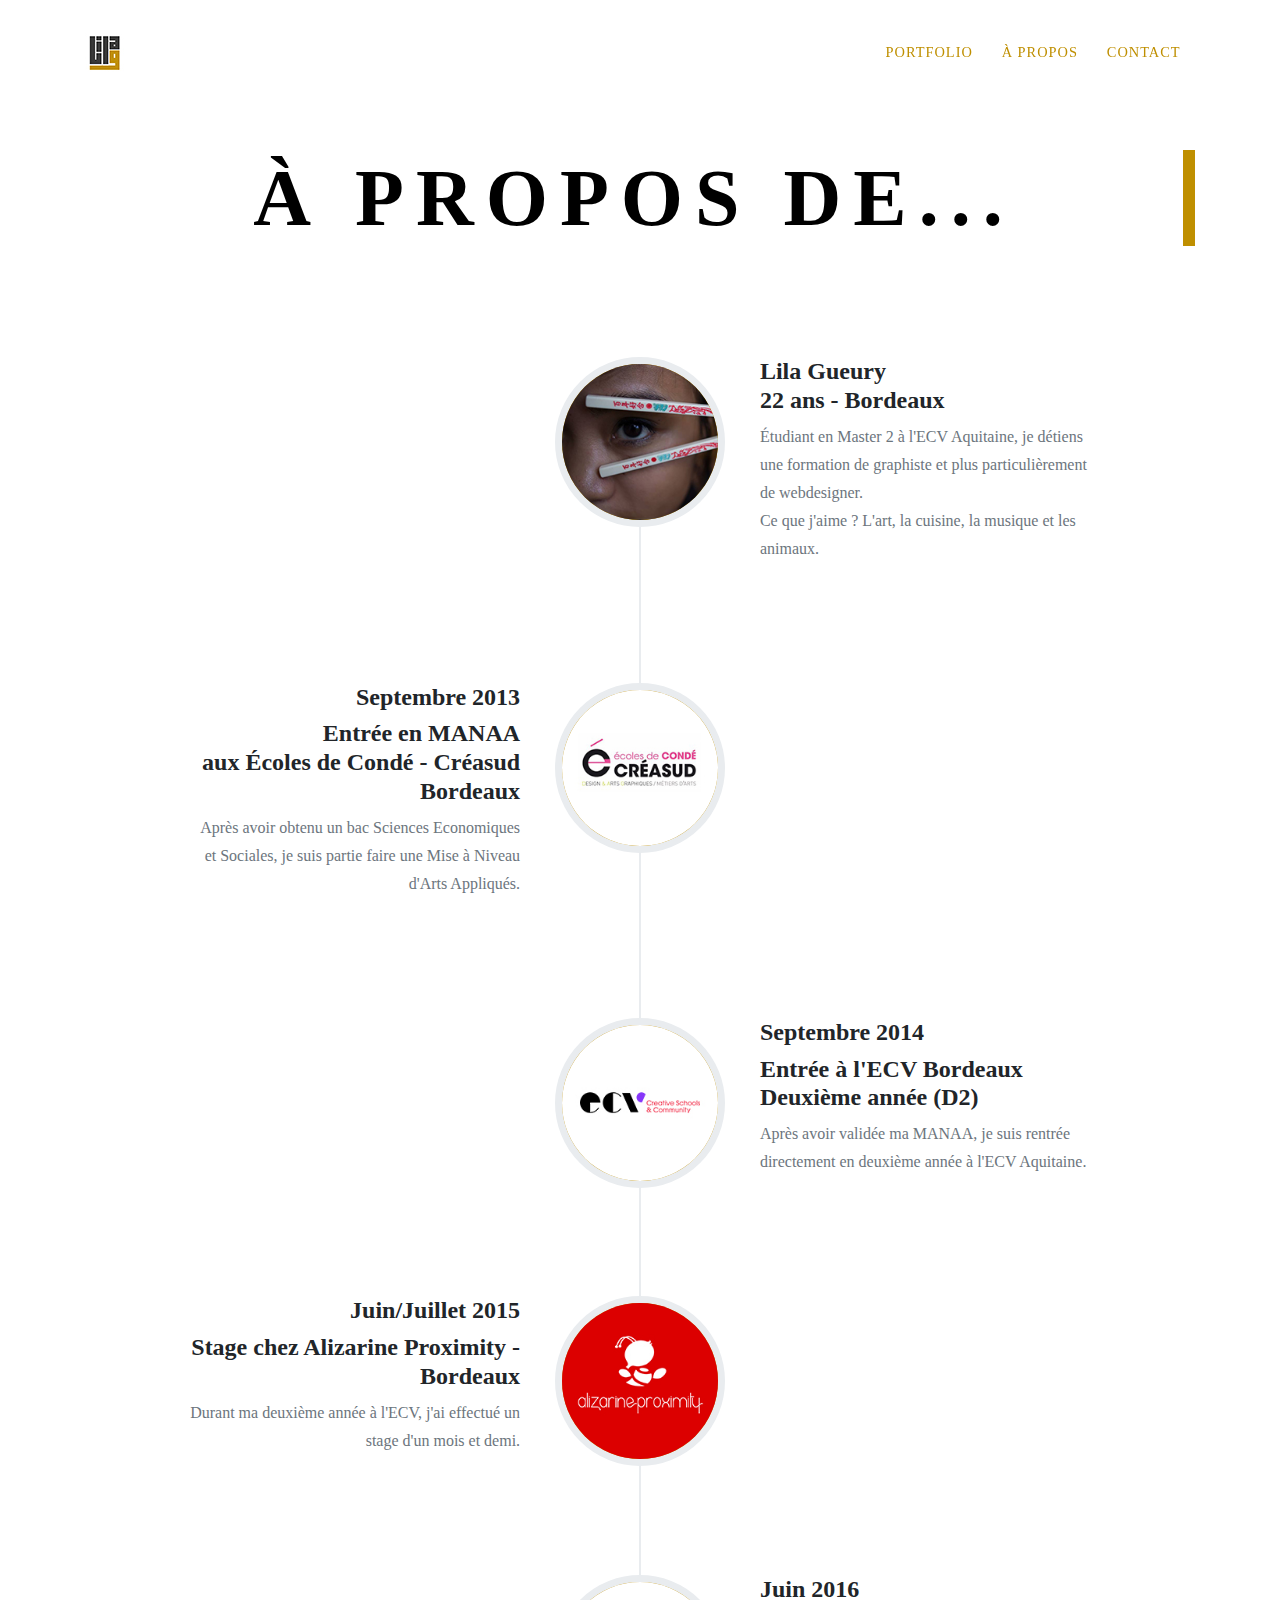
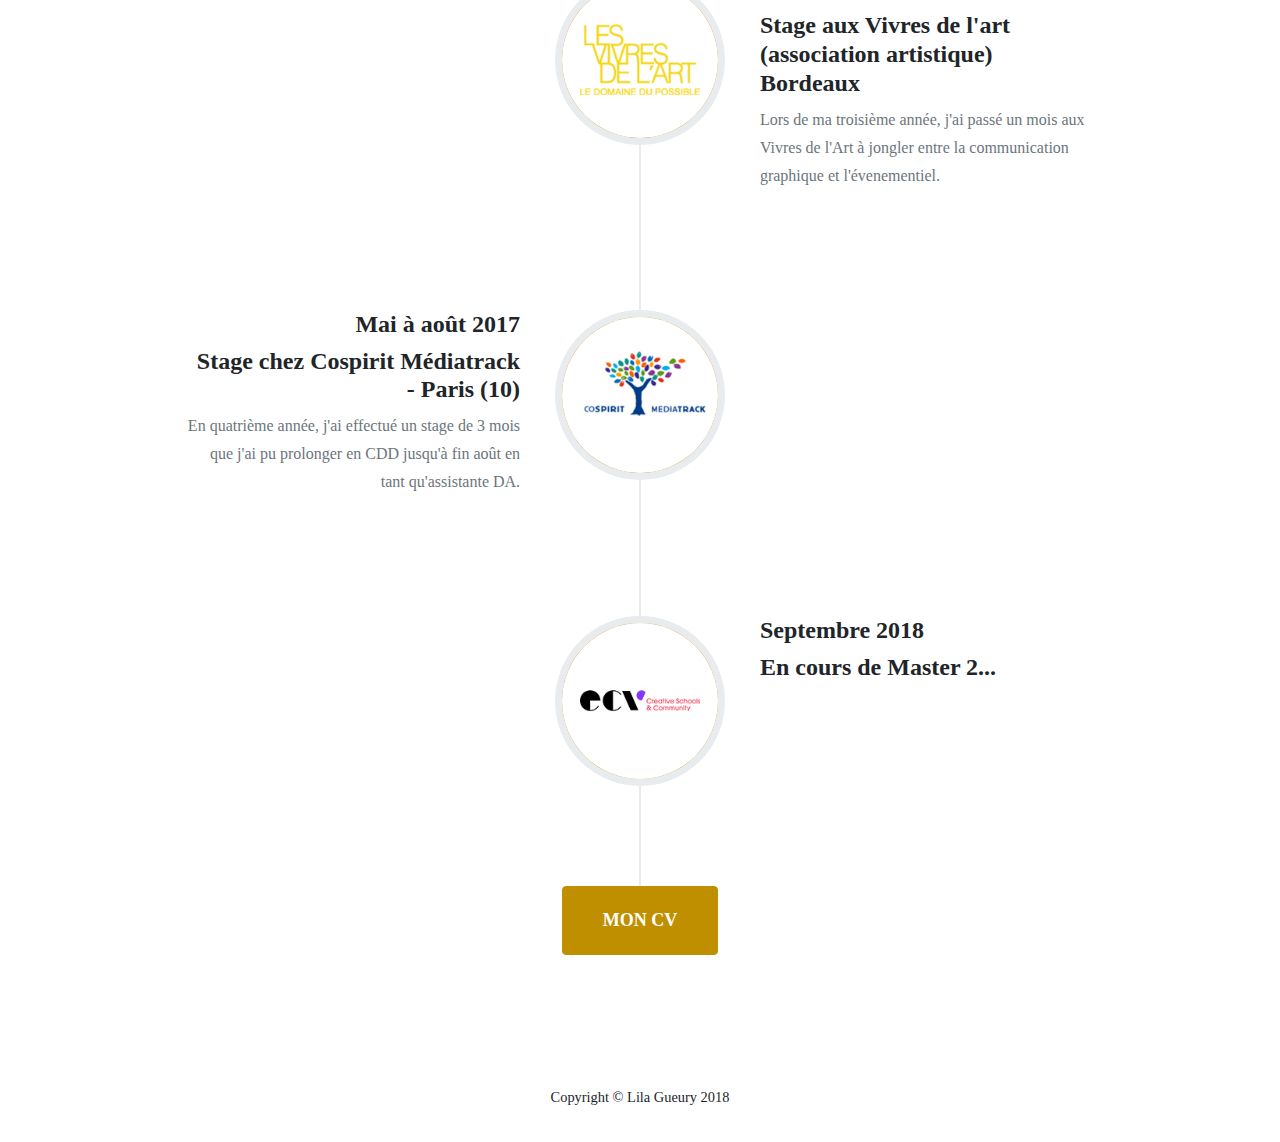
==== about.html @ fee43dcb "commit" ====
<!DOCTYPE html>
<html lang="en">

<head>

  <meta charset="utf-8">
  <meta name="viewport" content="width=device-width, initial-scale=1, shrink-to-fit=no">
  <meta name="description" content="">
  <meta name="author" content="">

  <title>Lila Gueury - Book</title>

  <!-- Bootstrap core CSS -->
  <link href="vendor/bootstrap/css/bootstrap.min.css" rel="stylesheet">

  <!-- Custom fonts for this template -->
  <link href="vendor/font-awesome/css/font-awesome.min.css" rel="stylesheet" type="text/css">
  <link href="https://fonts.googleapis.com/css?family=Montserrat:400,700" rel="stylesheet" type="text/css">
  <link href='https://fonts.googleapis.com/css?family=Kaushan+Script' rel='stylesheet' type='text/css'>
  <link href='https://fonts.googleapis.com/css?family=Droid+Serif:400,700,400italic,700italic' rel='stylesheet' type='text/css'>
  <link href='https://fonts.googleapis.com/css?family=Roboto+Slab:400,100,300,700' rel='stylesheet' type='text/css'>

  <!-- Custom styles for this template -->
  <link href="css/agency.css" rel="stylesheet">
  <link href="css/main.css" rel="stylesheet">
  <link href="css/font.css" rel="stylesheet">
  <link href="css/anim-typo.css" rel="stylesheet">

</head>

<body id="page-top">

  <!-- Navigation -->
  <nav class="navbar navbar-expand-lg navbar-dark fixed-top" id="mainNav">
    <div class="container">
      <a class="navbar-brand js-scroll-trigger" href="index.html">
        <img src="img/Logo.jpg" alt="mon logo" />
      </a>
      <button class="navbar-toggler navbar-toggler-right" type="button" data-toggle="collapse" data-target="#navbarResponsive"
        aria-controls="navbarResponsive" aria-expanded="false" aria-label="Toggle navigation">
        Menu
        <i class="fa fa-bars"></i>
      </button>
      <div class="collapse navbar-collapse" id="navbarResponsive">
        <ul class="navbar-nav text-uppercase ml-auto">
          <li class="nav-item">
            <a class="nav-link js-scroll-trigger" href="index.html">Portfolio</a>
          </li>
          <li class="nav-item">
            <a class="nav-link js-scroll-trigger" href="about.html">À propos</a>
          </li>
          <li class="nav-item">
            <a class="nav-link js-scroll-trigger" href="contact.html">Contact</a>
          </li>
        </ul>
      </div>
    </div>
  </nav>



  <!-- About -->
  <section id="about">
    <div class="container">
      <div class="row">
        <div class="col-lg-12 text-center">
          <h2 class="section-heading text-uppercase typewriter2">À PROPOS DE...</h2>
        </div>
      </div>
      <div class="row">
        <div class="col-lg-12">
          <ul class="timeline">
            <li class="timeline-inverted">
              <div class="timeline-image">
                <img class="rounded-circle img-fluid" src="img/about/lila.jpg" alt="">
              </div>
              <div class="timeline-panel">
                <div class="timeline-heading">
                  <h4>Lila Gueury
                    <br>22 ans - Bordeaux</h4>
                </div>
                <div class="timeline-body">
                  <p class="text-muted">Étudiant en Master 2 à l'ECV Aquitaine, je détiens une formation de graphiste et plus particulièrement
                    de webdesigner.
                    <br>Ce que j'aime ? L'art, la cuisine, la musique et les animaux.</p>
                </div>
              </div>
            </li>
            <li>
              <div class="timeline-image">
                <img class="rounded-circle img-fluid" src="img/about/1.jpg" alt="">
              </div>
              <div class="timeline-panel">
                <div class="timeline-heading">
                  <h4>Septembre 2013</h4>
                  <h4 class="subheading">Entrée en MANAA
                    <br>aux Écoles de Condé - Créasud Bordeaux
                  </h4>
                </div>
                <div class="timeline-body">
                  <p class="text-muted">Après avoir obtenu un bac Sciences Economiques et Sociales, je suis partie faire une Mise à Niveau d'Arts
                    Appliqués.
                  </p>
                </div>
              </div>
            </li>
            <li class="timeline-inverted">
              <div class="timeline-image">
                <img class="rounded-circle img-fluid" src="img/about/2.jpg" alt="">
              </div>
              <div class="timeline-panel">
                <div class="timeline-heading">
                  <h4>Septembre 2014</h4>
                  <h4 class="subheading">Entrée à l'ECV Bordeaux
                    <br>Deuxième année (D2)</h4>
                </div>
                <div class="timeline-body">
                  <p class="text-muted">Après avoir validée ma MANAA, je suis rentrée directement en deuxième année à l'ECV Aquitaine.</p>
                </div>
              </div>
            </li>

            <li>
              <div class="timeline-image">
                <img class="rounded-circle img-fluid" src="img/about/3.jpg" alt="">
              </div>
              <div class="timeline-panel">
                <div class="timeline-heading">
                  <h4>Juin/Juillet 2015</h4>
                  <h4 class="subheading">Stage chez Alizarine Proximity - Bordeaux</h4>
                </div>
                <div class="timeline-body">
                  <p class="text-muted">Durant ma deuxième année à l'ECV, j'ai effectué un stage d'un mois et demi.</p>
                </div>
              </div>
            </li>

            <li class="timeline-inverted">
              <div class="timeline-image">
                <img class="rounded-circle img-fluid" src="img/about/4.jpg" alt="">
              </div>
              <div class="timeline-panel">
                <div class="timeline-heading">
                  <h4>Juin 2016</h4>
                  <h4 class="subheading">Stage aux Vivres de l'art (association artistique)
                    <br> Bordeaux</h4>
                </div>
                <div class="timeline-body">
                  <p class="text-muted">Lors de ma troisième année, j'ai passé un mois aux Vivres de l'Art à jongler entre la communication graphique
                    et l'évenementiel.</p>
                </div>
              </div>
            </li>

            <li>
              <div class="timeline-image">
                <img class="rounded-circle img-fluid" src="img/about/5.jpg" alt="">
              </div>
              <div class="timeline-panel">
                <div class="timeline-heading">
                  <h4>Mai à août 2017</h4>
                  <h4 class="subheading">Stage chez Cospirit Médiatrack - Paris (10)</h4>
                </div>
                <div class="timeline-body">
                  <p class="text-muted">En quatrième année, j'ai effectué un stage de 3 mois que j'ai pu prolonger en CDD jusqu'à fin août en tant
                    qu'assistante DA.</p>
                </div>
              </div>
            </li>

            <li class="timeline-inverted">
              <div class="timeline-image">
                <img class="rounded-circle img-fluid" src="img/about/2.jpg" alt="">
              </div>
              <div class="timeline-panel">
                <div class="timeline-heading">
                  <h4>Septembre 2018</h4>
                  <h4 class="subheading">En cours de Master 2...</h4>
                </div>
              </div>
            </li>

            <div class="flex-align-center">
              <a class="btn btn-primary btn-xl text-uppercase js-scroll-trigger position-absolute no-marge" href="img/cv.jpg" download="cv.jpg">MON CV</a>
            </div>
          </ul>
        </div>
      </div>
    </div>
  </section>

  <!-- Footer -->
  <footer>
    <div class="container">
      <div class="row">
        <div class="text-align-center">
          <span class="copyright">Copyright &copy; Lila Gueury 2018</span>
        </div>

      </div>
    </div>
  </footer>


  <!-- Bootstrap core JavaScript -->
  <script src="vendor/jquery/jquery.min.js"></script>
  <script src="vendor/bootstrap/js/bootstrap.bundle.min.js"></script>

  <!-- Plugin JavaScript -->
  <script src="vendor/jquery-easing/jquery.easing.min.js"></script>

  <!-- Contact form JavaScript -->
  <script src="js/jqBootstrapValidation.js"></script>
  <script src="js/contact_me.js"></script>

  <!-- Custom scripts for this template -->
  <script src="js/agency.min.js"></script>

</body>

</html>
---- css/agency.css ----
/*!
 * Start Bootstrap - Agency v4.1.1 (https://startbootstrap.com/template-overviews/agency)
 * Copyright 2013-2018 Start Bootstrap
 * Licensed under MIT (https://github.com/BlackrockDigital/startbootstrap-agency/blob/master/LICENSE)
 */
body {
  overflow-x: hidden;
  font-family: 'CircularStd-Book';
}

p {
  line-height: 1.75;
}

a {
  color: #bf8f00;
}

a:hover {
  color: #bf8f00;
}

.text-primary {
  color: #bf8f00 !important;
}

h1,
h2,
h3,
h4,
h5,
h6 {
  font-weight: 700;
  font-family: 'CircularStd-Bold';
}

h1{
  margin:10%;
}

section {
  padding: 100px 0;
}

section h2.section-heading {
  font-size: 80px;
  margin-top: 0;
  margin-bottom: 10%;
}

section h3.section-subheading {
  font-size: 16px;
  font-weight: 400;
  font-style: italic;
  margin-bottom: 75px;
  text-transform: none;
  font-family: 'Droid Serif', 'Helvetica Neue', Helvetica, Arial, sans-serif;
}

@media (min-width: 768px) {
  section {
    padding: 150px 0;
  }
}

.btn {
  font-family: 'CircularStd-Book';
  font-weight: 700;
}

.btn-xl {
  font-size: 18px;
  padding: 20px 40px;
  margin-top:4%;
}

.btn-primary {
  background-color: #bf8f00;
  border-color: #bf8f00;
}

.btn-primary:active, .btn-primary:focus, .btn-primary:hover {
  background-color: #bf8f00 !important;
  border-color: #bf8f00 !important;
  color: white;
}

.btn-primary:active, .btn-primary:focus {
  box-shadow: 0 0 0 0.2rem rgba(254, 209, 55, 0.5) !important;
}

::-moz-selection {
  background: #bf8f00;
  text-shadow: none;
}

::selection {
  background: #bf8f00;
  text-shadow: none;
}

img::selection {
  background: transparent;
}

img::-moz-selection {
  background: transparent;
}

#mainNav {
  background-color: #212529;
}

#mainNav .navbar-toggler {
  font-size: 12px;
  right: 0;
  padding: 13px;
  text-transform: uppercase;
  color: white;
  border: 0;
  background-color: #bf8f00;
  font-family: 'CircularStd-Book';
}

#mainNav .navbar-brand {
  color: #bf8f00;
  font-family: 'CircularStd-Book';
}

#mainNav .navbar-brand.active, #mainNav .navbar-brand:active, #mainNav .navbar-brand:focus, #mainNav .navbar-brand:hover {
  color: #bf8f00;;
}

#mainNav .navbar-nav .nav-item .nav-link {
  font-size: 90%;
  font-weight: 400;
  padding: 0.75em 0;
  letter-spacing: 1px;
  color: #bf8f00;
  font-family: 'CircularStd-Book';
}


#mainNav .navbar-nav .nav-item .nav-link.active, #mainNav .navbar-nav .nav-item .nav-link:hover {
  color: white;
}

@media (min-width: 992px) {
  #mainNav {
    padding-top: 25px;
    padding-bottom: 25px;
    -webkit-transition: padding-top 0.3s, padding-bottom 0.3s;
    -moz-transition: padding-top 0.3s, padding-bottom 0.3s;
    transition: padding-top 0.3s, padding-bottom 0.3s;
    border: none;
    background-color: transparent;
  }
  #mainNav .navbar-brand {
    font-size: 1.75em;
    -webkit-transition: all 0.3s;
    -moz-transition: all 0.3s;
    transition: all 0.3s;
  }
  #mainNav .navbar-nav .nav-item .nav-link {
    padding: 1.1em 1em !important;
  }
  #mainNav.navbar-shrink {
    padding-top: 0;
    padding-bottom: 0;
    background-color: black;
  }
  #mainNav.navbar-shrink .navbar-brand {
    font-size: 1.25em;
    padding: 12px 0;
  }
}

header.masthead {
  text-align: center;
  color: white;
  background-image: url("../img/header-bg.jpg");
  background-repeat: no-repeat;
  background-attachment: scroll;
  background-position: center center;
  -webkit-background-size: cover;
  -moz-background-size: cover;
  -o-background-size: cover;
  background-size: cover;
}

header.masthead .intro-text {
  padding-top: 150px;
  padding-bottom: 100px;
}

header.masthead .intro-text .intro-lead-in {
  font-size: 22px;
  font-style: italic;
  line-height: 22px;
  margin-bottom: 25px;
  font-family: 'Droid Serif', 'Helvetica Neue', Helvetica, Arial, sans-serif;
}

header.masthead .intro-text .intro-heading {
  font-size: 50px;
  font-weight: 700;
  line-height: 50px;
  margin-bottom: 25px;
  font-family: 'Montserrat', 'Helvetica Neue', Helvetica, Arial, sans-serif;
}

@media (min-width: 768px) {
  header.masthead .intro-text {
    padding-top: 300px;
    padding-bottom: 200px;
  }
  header.masthead .intro-text .intro-lead-in {
    font-size: 40px;
    font-style: italic;
    line-height: 40px;
    margin-bottom: 25px;
    font-family: 'Droid Serif', 'Helvetica Neue', Helvetica, Arial, sans-serif;
  }
  header.masthead .intro-text .intro-heading {
    font-size: 75px;
    font-weight: 700;
    line-height: 75px;
    margin-bottom: 50px;
    font-family: 'Montserrat', 'Helvetica Neue', Helvetica, Arial, sans-serif;
  }
}

.service-heading {
  margin: 15px 0;
  text-transform: none;
}

#portfolio .portfolio-item {
  right: 0;
  margin: 0 0 15px;
}

#portfolio .portfolio-item .portfolio-link {
  position: relative;
  display: block;
  max-width: 400px;
  margin: 0 auto;
  cursor: pointer;
}

#portfolio .portfolio-item .portfolio-link .portfolio-hover {
  position: absolute;
  width: 100%;
  height: 100%;
  -webkit-transition: all ease 0.5s;
  -moz-transition: all ease 0.5s;
  transition: all ease 0.5s;
  opacity: 0;
  background: #bf8f00;
}

#portfolio .portfolio-item .portfolio-link .portfolio-hover:hover {
  opacity: 1;
}

#portfolio .portfolio-item .portfolio-link .portfolio-hover .portfolio-hover-content {
  font-size: 20px;
  position: absolute;
  top: 50%;
  width: 100%;
  height: 20px;
  margin-top: -12px;
  text-align: center;
  color: white;
}

#portfolio .portfolio-item .portfolio-link .portfolio-hover .portfolio-hover-content i {
  margin-top: -12px;
}

#portfolio .portfolio-item .portfolio-link .portfolio-hover .portfolio-hover-content h3,
#portfolio .portfolio-item .portfolio-link .portfolio-hover .portfolio-hover-content h4 {
  margin: 0;
}

#portfolio .portfolio-item .portfolio-caption {
  max-width: 400px;
  margin: 0 auto;
  padding: 25px;
  text-align: center;
  background-color: #fff;
}

#portfolio .portfolio-item .portfolio-caption h4 {
  margin: 0;
  text-transform: none;
}

#portfolio .portfolio-item .portfolio-caption p {
  font-size: 16px;
  font-style: italic;
  margin: 0;
  font-family: 'Droid Serif', 'Helvetica Neue', Helvetica, Arial, sans-serif;
}

#portfolio * {
  z-index: 2;
}

@media (min-width: 767px) {
  #portfolio .portfolio-item {
    margin: 0 0 30px;
  }
}

.portfolio-modal {
  padding-right: 0px !important;
}

.portfolio-modal .modal-dialog {
  margin: 1rem;
  max-width: 100vw;
}

.portfolio-modal .modal-content {
  padding: 100px 0;
  text-align: center;
}

.portfolio-modal .modal-content h2 {
  font-size: 3em;
  margin-bottom: 15px;
}

.portfolio-modal .modal-content p {
  margin-bottom: 30px;
}

.portfolio-modal .modal-content p.item-intro {
  font-size: 16px;
  font-style: italic;
  margin: 20px 0 30px;
  font-family: 'Droid Serif', 'Helvetica Neue', Helvetica, Arial, sans-serif;
}

.portfolio-modal .modal-content ul.list-inline {
  margin-top: 0;
  margin-bottom: 30px;
}

.portfolio-modal .modal-content img {
  margin-bottom: 30px;
}

.portfolio-modal .modal-content button {
  cursor: pointer;
}

.portfolio-modal .close-modal {
  position: absolute;
  top: 25px;
  right: 25px;
  width: 75px;
  height: 75px;
  cursor: pointer;
  background-color: transparent;
}

.portfolio-modal .close-modal:hover {
  opacity: 0.3;
}

.portfolio-modal .close-modal .lr {
  /* Safari and Chrome */
  z-index: 1051;
  width: 1px;
  height: 75px;
  margin-left: 35px;
  /* IE 9 */
  -webkit-transform: rotate(45deg);
  -ms-transform: rotate(45deg);
  transform: rotate(45deg);
  background-color: #212529;
}

.portfolio-modal .close-modal .lr .rl {
  /* Safari and Chrome */
  z-index: 1052;
  width: 1px;
  height: 75px;
  /* IE 9 */
  -webkit-transform: rotate(90deg);
  -ms-transform: rotate(90deg);
  transform: rotate(90deg);
  background-color: #212529;
}

.timeline {
  position: relative;
  padding: 0;
  list-style: none;
}

.timeline:before {
  position: absolute;
  top: 0;
  bottom: 0;
  left: 40px;
  width: 2px;
  margin-left: -1.5px;
  content: '';
  background-color: #e9ecef;
}

.timeline > li {
  position: relative;
  min-height: 50px;
  margin-bottom: 50px;
}

.timeline > li:after, .timeline > li:before {
  display: table;
  content: ' ';
}

.timeline > li:after {
  clear: both;
}

.timeline > li .timeline-panel {
  position: relative;
  float: right;
  width: 100%;
  padding: 0 20px 0 100px;
  text-align: left;
}

.timeline > li .timeline-panel:before {
  right: auto;
  left: -15px;
  border-right-width: 15px;
  border-left-width: 0;
}

.timeline > li .timeline-panel:after {
  right: auto;
  left: -14px;
  border-right-width: 14px;
  border-left-width: 0;
}

.timeline > li .timeline-image {
  position: absolute;
  z-index: 100;
  left: 0;
  width: 80px;
  height: 80px;
  margin-left: 0;
  text-align: center;
  color: white;
  border: 7px solid #e9ecef;
  border-radius: 100%;
  background-color: #bf8f00;
}

.timeline > li .timeline-image h4 {
  font-size: 10px;
  line-height: 14px;
  margin-top: 12px;
}

.timeline > li.timeline-inverted > .timeline-panel {
  float: right;
  padding: 0 20px 0 100px;
  text-align: left;
}

.timeline > li.timeline-inverted > .timeline-panel:before {
  right: auto;
  left: -15px;
  border-right-width: 15px;
  border-left-width: 0;
}

.timeline > li.timeline-inverted > .timeline-panel:after {
  right: auto;
  left: -14px;
  border-right-width: 14px;
  border-left-width: 0;
}

.timeline > li:last-child {
  margin-bottom: 0;
}

.timeline .timeline-heading h4 {
  margin-top: 0;
  color: inherit;
}

.timeline .timeline-heading h4.subheading {
  text-transform: none;
}

.timeline .timeline-body > ul,
.timeline .timeline-body > p {
  margin-bottom: 0;
}

@media (min-width: 768px) {
  .timeline:before {
    left: 50%;
  }
  .timeline > li {
    min-height: 100px;
    margin-bottom: 100px;
  }
  .timeline > li .timeline-panel {
    float: left;
    width: 41%;
    padding: 0 20px 20px 30px;
    text-align: right;
  }
  .timeline > li .timeline-image {
    left: 50%;
    width: 100px;
    height: 100px;
    margin-left: -50px;
  }
  .timeline > li .timeline-image h4 {
    font-size: 13px;
    line-height: 18px;
    margin-top: 16px;
  }
  .timeline > li.timeline-inverted > .timeline-panel {
    float: right;
    padding: 0 30px 20px 20px;
    text-align: left;
  }
}

@media (min-width: 992px) {
  .timeline > li {
    min-height: 150px;
  }
  .timeline > li .timeline-panel {
    padding: 0 20px 20px;
  }
  .timeline > li .timeline-image {
    width: 150px;
    height: 150px;
    margin-left: -75px;
  }
  .timeline > li .timeline-image h4 {
    font-size: 18px;
    line-height: 26px;
    margin-top: 30px;
  }
  .timeline > li.timeline-inverted > .timeline-panel {
    padding: 0 20px 20px;
  }
}

@media (min-width: 1200px) {
  .timeline > li {
    min-height: 170px;
  }
  .timeline > li .timeline-panel {
    padding: 0 20px 20px 100px;
  }
  .timeline > li .timeline-image {
    width: 170px;
    height: 170px;
    margin-left: -85px;
  }
  .timeline > li .timeline-image h4 {
    margin-top: 40px;
  }
  .timeline > li.timeline-inverted > .timeline-panel {
    padding: 0 100px 20px 20px;
  }
}

.team-member {
  margin-bottom: 50px;
  text-align: center;
}

.team-member img {
  width: 225px;
  height: 225px;
  border: 7px solid #fff;
}

.team-member h4 {
  margin-top: 25px;
  margin-bottom: 0;
  text-transform: none;
}

.team-member p {
  margin-top: 0;
}

section#contact {
  background-color: #212529;
  background-repeat: no-repeat;
  background-position: center;
}

section#contact .section-heading {
  color: #fff;
}

section#contact .form-group {
  margin-bottom: 25px;
}

section#contact .form-group input,
section#contact .form-group textarea {
  padding: 20px;
}

section#contact .form-group input.form-control {
  height: auto;
}

section#contact .form-group textarea.form-control {
  height: 248px;
}

section#contact .form-control:focus {
  border-color: #bf8f00;
  box-shadow: none;
}

section#contact ::-webkit-input-placeholder {
  font-weight: 700;
  color: #ced4da;
  font-family: 'CircularStd-Book';
}

section#contact :-moz-placeholder {
  font-weight: 700;
  color: #ced4da;
  /* Firefox 18- */
  font-family: 'CircularStd-Book';
}

section#contact ::-moz-placeholder {
  font-weight: 700;
  color: #ced4da;
  /* Firefox 19+ */
  font-family: 'CircularStd-Book';
}

section#contact :-ms-input-placeholder {
  font-weight: 700;
  color: #ced4da;
  font-family: 'CircularStd-Book';
}

footer {
  padding: 25px 0;
  text-align: center;
}

footer span.copyright {
  font-size: 90%;
  line-height: 40px;
  text-transform: none;
  font-family: 'CircularStd-Book';
}

footer ul.quicklinks {
  font-size: 90%;
  line-height: 40px;
  margin-bottom: 0;
  text-transform: none;
  font-family: 'CircularStd-Book';
}

ul.social-buttons {
  margin-bottom: 0;
}

ul.social-buttons li a {
  font-size: 20px;
  line-height: 40px;
  display: block;
  width: 40px;
  height: 40px;
  -webkit-transition: all 0.3s;
  -moz-transition: all 0.3s;
  transition: all 0.3s;
  color: white;
  border-radius: 100%;
  outline: none;
  background-color: #212529;
}

ul.social-buttons li a:active, ul.social-buttons li a:focus, ul.social-buttons li a:hover {
  background-color: #bf8f00;
}
---- css/main.css ----
.flex-align-center{
    display: flex;
    justify-content: center;
}

.text-align-center{
    margin-left: auto;
    margin-right: auto;
}

.class1{
width: 30%;
height: 8px;
margin-bottom: 10%;
background-color: #bf8f00;
border: none;
}

.class2{
    width: 30%;
    height: 8px;
    margin-bottom: 2%;
    background-color: #bf8f00;
    border: none;
    }

.no-marge{
    margin:0;
}
---- css/font.css ----
@font-face {
  font-family: CircularStd-Black;
  src: url(../font/CircularStd-Black.otf);
  font-weight: normal;
  font-style: normal;
}

@font-face {
  font-family: CircularStd-BlackItalic;
  src: url(../font/CircularStd-BlackItalic.otf);
  font-weight: normal;
  font-style: normal;
}

@font-face {
  font-family: CircularStd-Bold;
  src: url(../font/CircularStd-Bold.otf);
  font-weight: normal;
  font-style: normal;
}

@font-face {
  font-family: CircularStd-BoldItalic;
  src: url(../font/CircularStd-BoldItalic.otf);
  font-weight: normal;
  font-style: normal;
}

@font-face {
  font-family: CircularStd-Book;
  src: url(../font/CircularStd-Book.otf);
  font-weight: normal;
  font-style: normal;
}

@font-face {
  font-family: CircularStd-BookItalic;
  src: url(../font/CircularStd-BookItalic.otf);
  font-weight: normal;
  font-style: normal;
}

@font-face {
  font-family: CircularStd-Medium;
  src: url(../font/CircularStd-Medium.otf);
  font-weight: normal;
  font-style: normal;
}

@font-face {
  font-family: CircularStd-MediumItalic;
  src: url(../font/CircularStd-MediumItalic.otf);
  font-weight: normal;
  font-style: normal;
}
---- css/anim-typo.css ----
/* DEMO-SPECIFIC STYLES */
  .typewriter {
    color: #fff;
    font-family: "CircularStd-Book";
    overflow: hidden; /* Ensures the content is not revealed until the animation */
    border-right: .15em solid #bf8f00; /* The typwriter cursor */
    white-space: nowrap; /* Keeps the content on a single line */
    margin: 0 auto; /* Gives that scrolling effect as the typing happens */
    letter-spacing: .15em; /* Adjust as needed */
    animation: 
      typing 3.5s steps(30, end),
      blink-caret .5s step-end infinite;
  }

  .typewriter2 {
    color: black;
    font-family: "CircularStd-Book";
    overflow: hidden; /* Ensures the content is not revealed until the animation */
    border-right: .15em solid #bf8f00; /* The typwriter cursor */
    white-space: nowrap; /* Keeps the content on a single line */
    margin: 0 auto; /* Gives that scrolling effect as the typing happens */
    letter-spacing: .15em; /* Adjust as needed */
    animation: 
      typing 3.5s steps(30, end),
      blink-caret .5s step-end infinite;
  }
  
  /* The typing effect */
  @keyframes typing {
    from { width: 0 }
    to { width: 100% }
  }
  
  /* The typewriter cursor effect */
  @keyframes blink-caret {
    from, to { border-color: transparent }
    20% { border-color: #bf8f00 }
  }
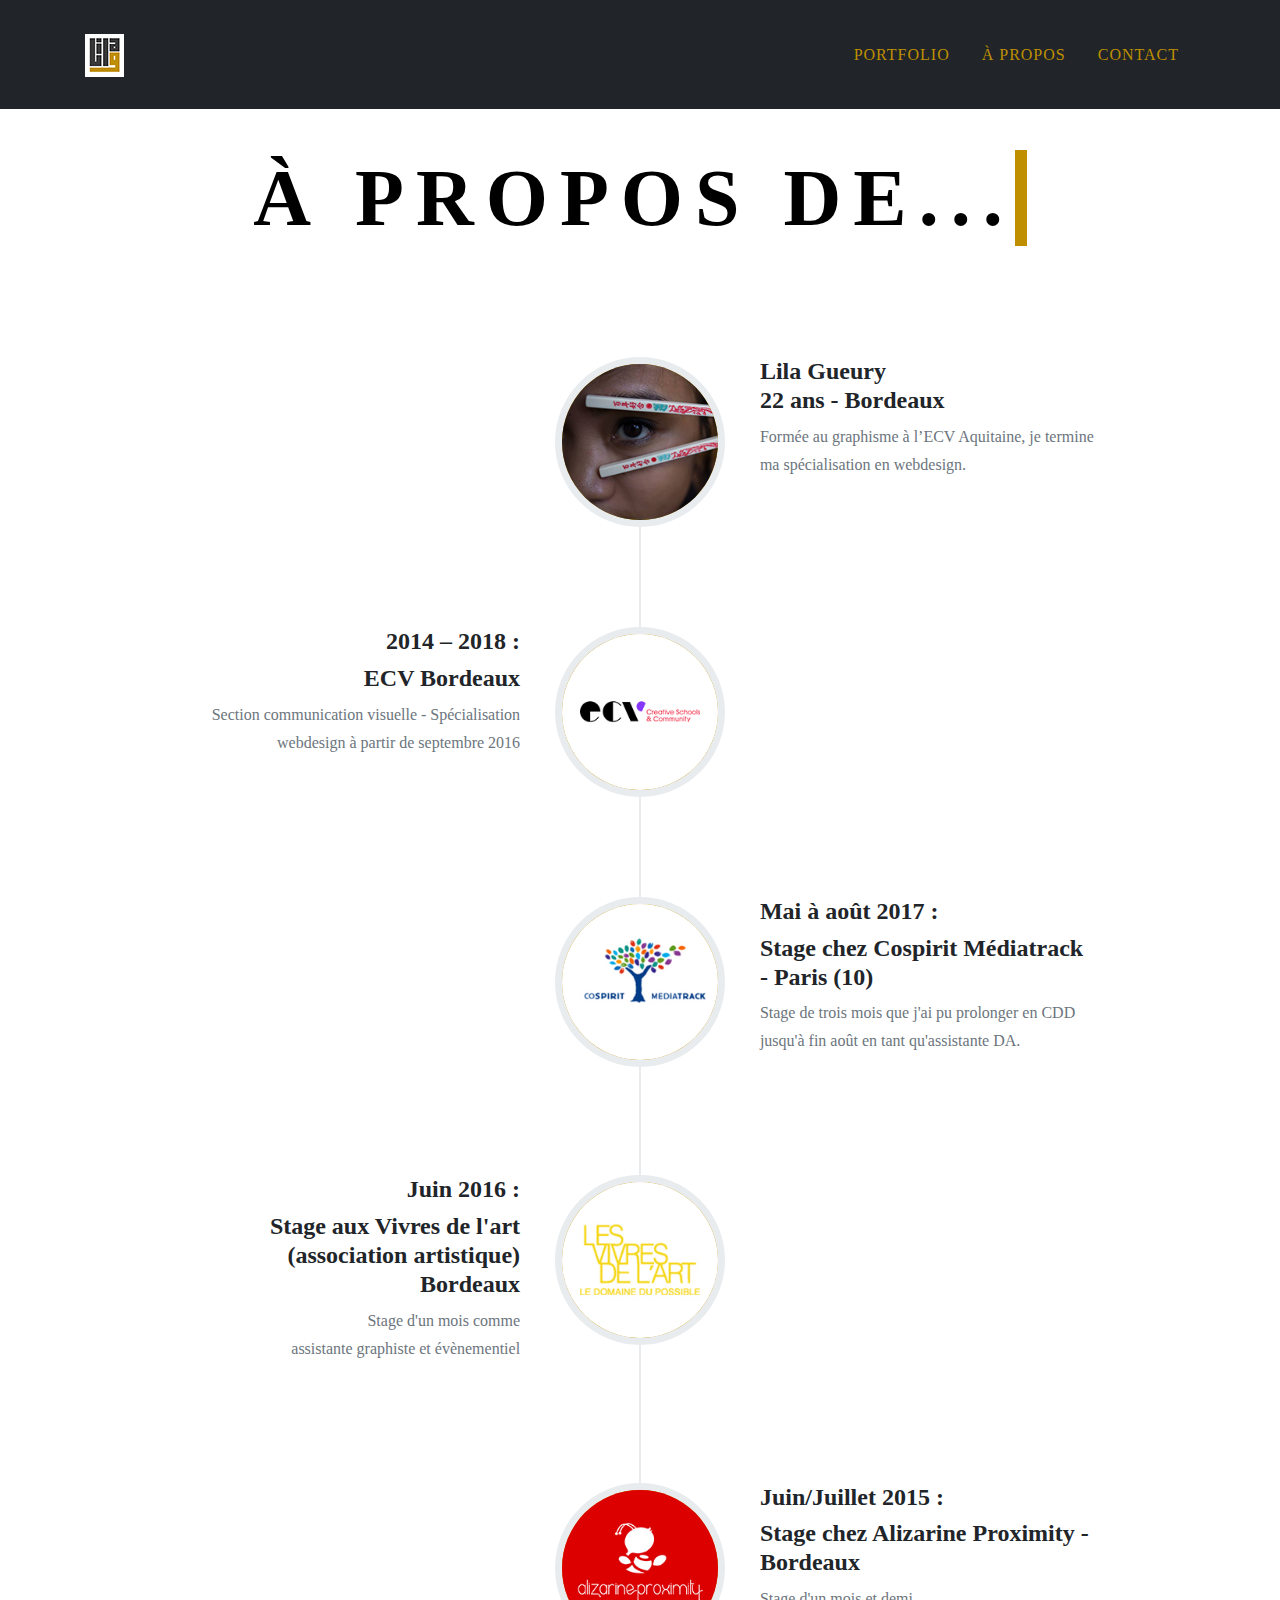
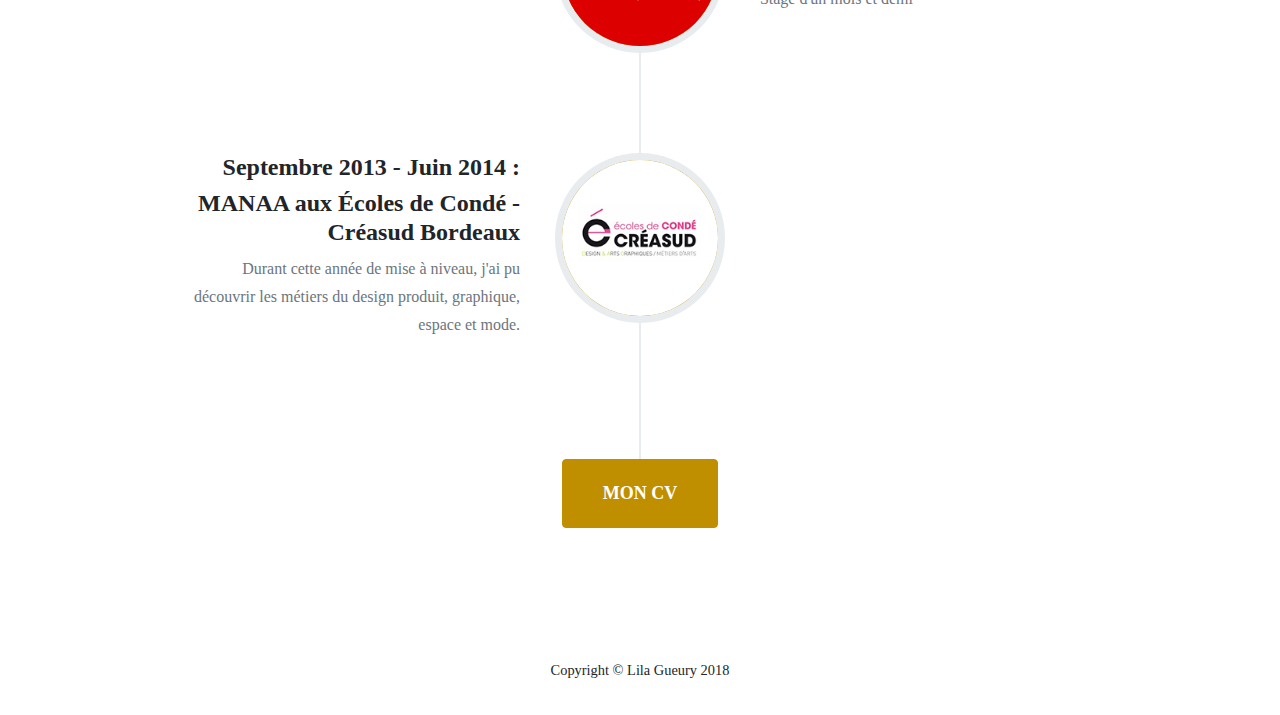
==== commit 8da37870: "pitou" ====
--- a/about.html
+++ b/about.html
@@ -80,102 +80,88 @@
                     <br>22 ans - Bordeaux</h4>
                 </div>
                 <div class="timeline-body">
-                  <p class="text-muted">Étudiant en Master 2 à l'ECV Aquitaine, je détiens une formation de graphiste et plus particulièrement
-                    de webdesigner.
-                    <br>Ce que j'aime ? L'art, la cuisine, la musique et les animaux.</p>
+                  <p class="text-muted">Formée au graphisme à l’ECV Aquitaine, je termine ma spécialisation en webdesign.
+                    </p>
                 </div>
               </div>
             </li>
             <li>
               <div class="timeline-image">
+                <img class="rounded-circle img-fluid" src="img/about/2.jpg" alt="">
+              </div>
+              <div class="timeline-panel">
+                <div class="timeline-heading">
+                  <h4>2014 – 2018 :</h4>
+                  <h4 class="subheading">ECV Bordeaux
+                  </h4>
+                </div>
+                <div class="timeline-body">
+                  <p class="text-muted">Section communication visuelle - Spécialisation webdesign à partir de septembre 2016
+                  </p>
+                </div>
+              </div>
+            </li>
+            <li class="timeline-inverted">
+              <div class="timeline-image">
+                <img class="rounded-circle img-fluid" src="img/about/5.jpg" alt="">
+              </div>
+              <div class="timeline-panel">
+                <div class="timeline-heading">
+                  <h4>Mai à août 2017 :</h4>
+                  <h4 class="subheading">Stage chez Cospirit Médiatrack - Paris (10)</h4>
+                </div>
+                <div class="timeline-body">
+                  <p class="text-muted">Stage de trois mois que j'ai pu prolonger en CDD jusqu'à fin août en tant
+                    qu'assistante DA.</p>
+                </div>
+              </div>
+            </li>
+
+            <li>
+              <div class="timeline-image">
+                <img class="rounded-circle img-fluid" src="img/about/4.jpg" alt="">
+              </div>
+              <div class="timeline-panel">
+                <div class="timeline-heading">
+                  <h4>Juin 2016 :</h4>
+                  <h4 class="subheading">Stage aux Vivres de l'art (association artistique)
+                    Bordeaux
+                    </h4>
+                </div>
+                <div class="timeline-body">
+                  <p class="text-muted">Stage d'un mois comme <br>assistante graphiste et évènementiel</p>
+                </div>
+              </div>
+            </li>
+
+            <li class="timeline-inverted">
+              <div class="timeline-image">
+                <img class="rounded-circle img-fluid" src="img/about/3.jpg" alt="">
+              </div>
+              <div class="timeline-panel">
+                <div class="timeline-heading">
+                  <h4>Juin/Juillet 2015 :</h4>
+                  <h4 class="subheading">Stage chez Alizarine Proximity - Bordeaux</h4>
+                </div>
+                <div class="timeline-body">
+                  <p class="text-muted">Stage d'un mois et demi</p>
+                </div>
+              </div>
+            </li>
+
+            <li>
+              <div class="timeline-image">
                 <img class="rounded-circle img-fluid" src="img/about/1.jpg" alt="">
               </div>
               <div class="timeline-panel">
                 <div class="timeline-heading">
-                  <h4>Septembre 2013</h4>
-                  <h4 class="subheading">Entrée en MANAA
-                    <br>aux Écoles de Condé - Créasud Bordeaux
-                  </h4>
-                </div>
-                <div class="timeline-body">
-                  <p class="text-muted">Après avoir obtenu un bac Sciences Economiques et Sociales, je suis partie faire une Mise à Niveau d'Arts
-                    Appliqués.
-                  </p>
-                </div>
-              </div>
-            </li>
-            <li class="timeline-inverted">
-              <div class="timeline-image">
-                <img class="rounded-circle img-fluid" src="img/about/2.jpg" alt="">
-              </div>
-              <div class="timeline-panel">
-                <div class="timeline-heading">
-                  <h4>Septembre 2014</h4>
-                  <h4 class="subheading">Entrée à l'ECV Bordeaux
-                    <br>Deuxième année (D2)</h4>
-                </div>
-                <div class="timeline-body">
-                  <p class="text-muted">Après avoir validée ma MANAA, je suis rentrée directement en deuxième année à l'ECV Aquitaine.</p>
-                </div>
-              </div>
-            </li>
-
-            <li>
-              <div class="timeline-image">
-                <img class="rounded-circle img-fluid" src="img/about/3.jpg" alt="">
-              </div>
-              <div class="timeline-panel">
-                <div class="timeline-heading">
-                  <h4>Juin/Juillet 2015</h4>
-                  <h4 class="subheading">Stage chez Alizarine Proximity - Bordeaux</h4>
-                </div>
-                <div class="timeline-body">
-                  <p class="text-muted">Durant ma deuxième année à l'ECV, j'ai effectué un stage d'un mois et demi.</p>
-                </div>
-              </div>
-            </li>
-
-            <li class="timeline-inverted">
-              <div class="timeline-image">
-                <img class="rounded-circle img-fluid" src="img/about/4.jpg" alt="">
-              </div>
-              <div class="timeline-panel">
-                <div class="timeline-heading">
-                  <h4>Juin 2016</h4>
-                  <h4 class="subheading">Stage aux Vivres de l'art (association artistique)
-                    <br> Bordeaux</h4>
-                </div>
-                <div class="timeline-body">
-                  <p class="text-muted">Lors de ma troisième année, j'ai passé un mois aux Vivres de l'Art à jongler entre la communication graphique
-                    et l'évenementiel.</p>
-                </div>
-              </div>
-            </li>
-
-            <li>
-              <div class="timeline-image">
-                <img class="rounded-circle img-fluid" src="img/about/5.jpg" alt="">
-              </div>
-              <div class="timeline-panel">
-                <div class="timeline-heading">
-                  <h4>Mai à août 2017</h4>
-                  <h4 class="subheading">Stage chez Cospirit Médiatrack - Paris (10)</h4>
-                </div>
-                <div class="timeline-body">
-                  <p class="text-muted">En quatrième année, j'ai effectué un stage de 3 mois que j'ai pu prolonger en CDD jusqu'à fin août en tant
-                    qu'assistante DA.</p>
-                </div>
-              </div>
-            </li>
-
-            <li class="timeline-inverted">
-              <div class="timeline-image">
-                <img class="rounded-circle img-fluid" src="img/about/2.jpg" alt="">
-              </div>
-              <div class="timeline-panel">
-                <div class="timeline-heading">
-                  <h4>Septembre 2018</h4>
-                  <h4 class="subheading">En cours de Master 2...</h4>
+                  <h4>Septembre 2013 - Juin 2014 :</h4>
+                  <h4 class="subheading"> MANAA 
+                    aux Écoles de Condé - Créasud Bordeaux 
+                    </h4>
+                </div>
+                <div class="timeline-body">
+                  <p class="text-muted">Durant cette année de mise à niveau, j'ai pu découvrir les métiers du design produit, graphique, espace et mode.</p>
                 </div>
               </div>
             </li>
--- a/css/agency.css
+++ b/css/agency.css
@@ -132,7 +132,7 @@
 }
 
 #mainNav .navbar-nav .nav-item .nav-link {
-  font-size: 90%;
+  font-size: 100%;
   font-weight: 400;
   padding: 0.75em 0;
   letter-spacing: 1px;
@@ -153,7 +153,6 @@
     -moz-transition: padding-top 0.3s, padding-bottom 0.3s;
     transition: padding-top 0.3s, padding-bottom 0.3s;
     border: none;
-    background-color: transparent;
   }
   #mainNav .navbar-brand {
     font-size: 1.75em;
@@ -606,6 +605,7 @@
   background-color: #212529;
   background-repeat: no-repeat;
   background-position: center;
+  background-size : cover;
 }
 
 section#contact .section-heading {
--- a/css/main.css
+++ b/css/main.css
@@ -26,4 +26,10 @@
 
 .no-marge{
     margin:0;
-}    +}    
+
+.img-logo-contact{
+    width : 20%;
+    height: auto;
+    margin : 5%;
+}
--- a/css/anim-typo.css
+++ b/css/anim-typo.css
@@ -1,5 +1,6 @@
  /* DEMO-SPECIFIC STYLES */
   .typewriter {
+    max-width: min-content;
     color: #fff;
     font-family: "CircularStd-Book";
     overflow: hidden; /* Ensures the content is not revealed until the animation */
@@ -14,6 +15,7 @@
 
   .typewriter2 {
     color: black;
+    max-width: min-content;
     font-family: "CircularStd-Book";
     overflow: hidden; /* Ensures the content is not revealed until the animation */
     border-right: .15em solid #bf8f00; /* The typwriter cursor */
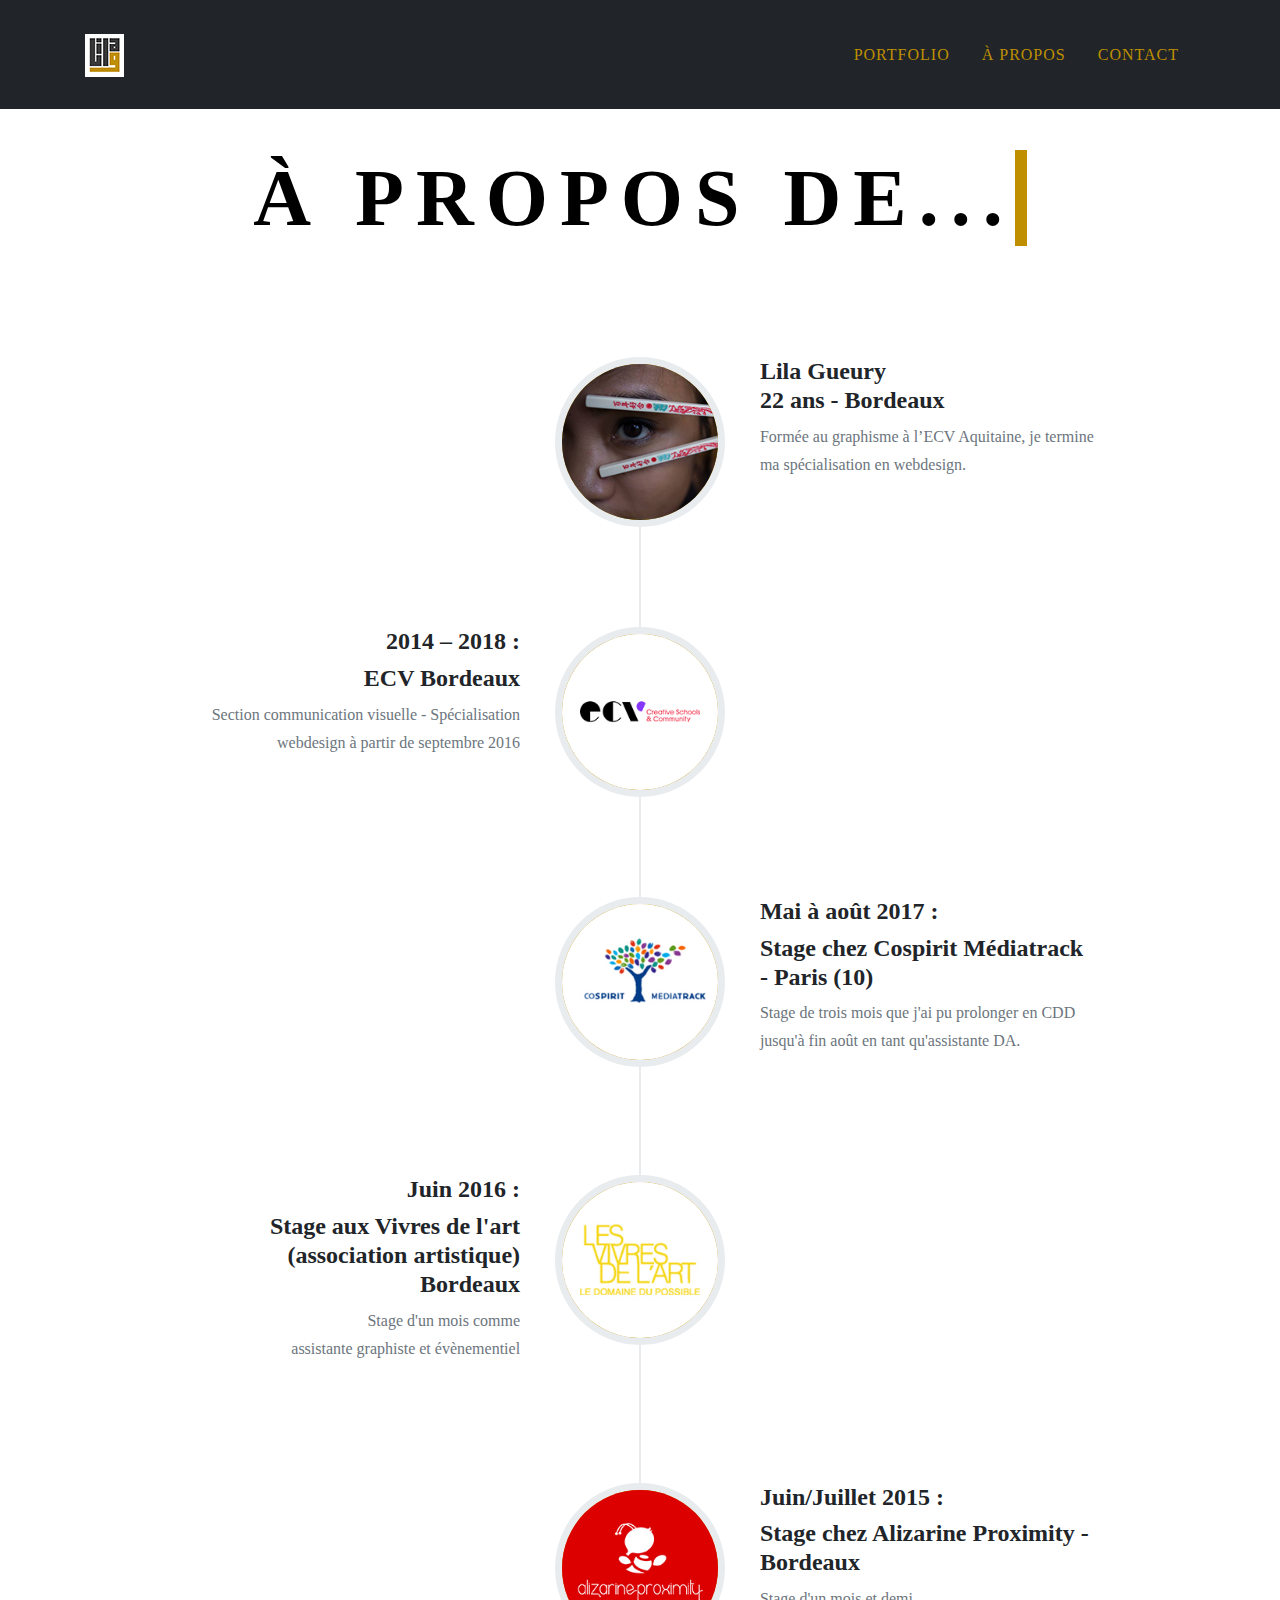
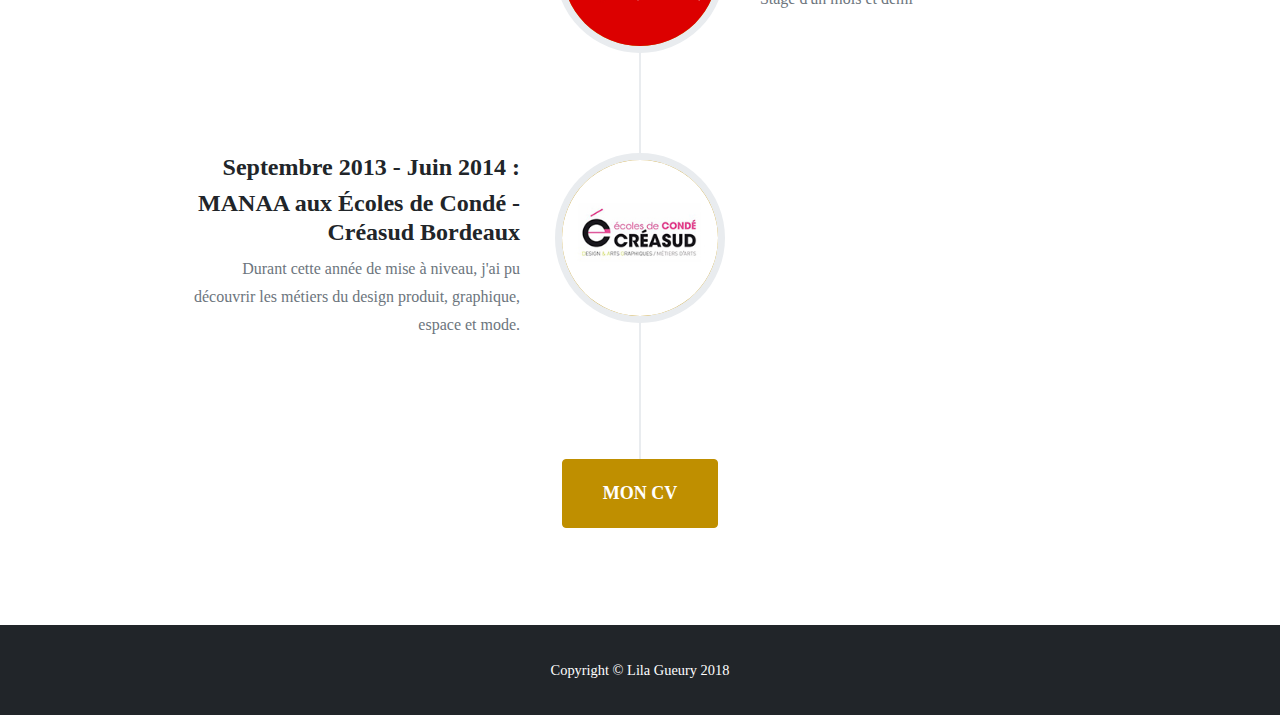
==== commit 3191f5a4: "choupi" ====
--- a/about.html
+++ b/about.html
@@ -1,5 +1,6 @@
 <!DOCTYPE html>
 <html lang="en">
+    <link rel="shortcut icon" href="img/Logo.jpg" />
 
 <head>
 
--- a/css/agency.css
+++ b/css/agency.css
@@ -663,6 +663,8 @@
 footer {
   padding: 25px 0;
   text-align: center;
+  background-color: #212529;
+  color: white;
 }
 
 footer span.copyright {
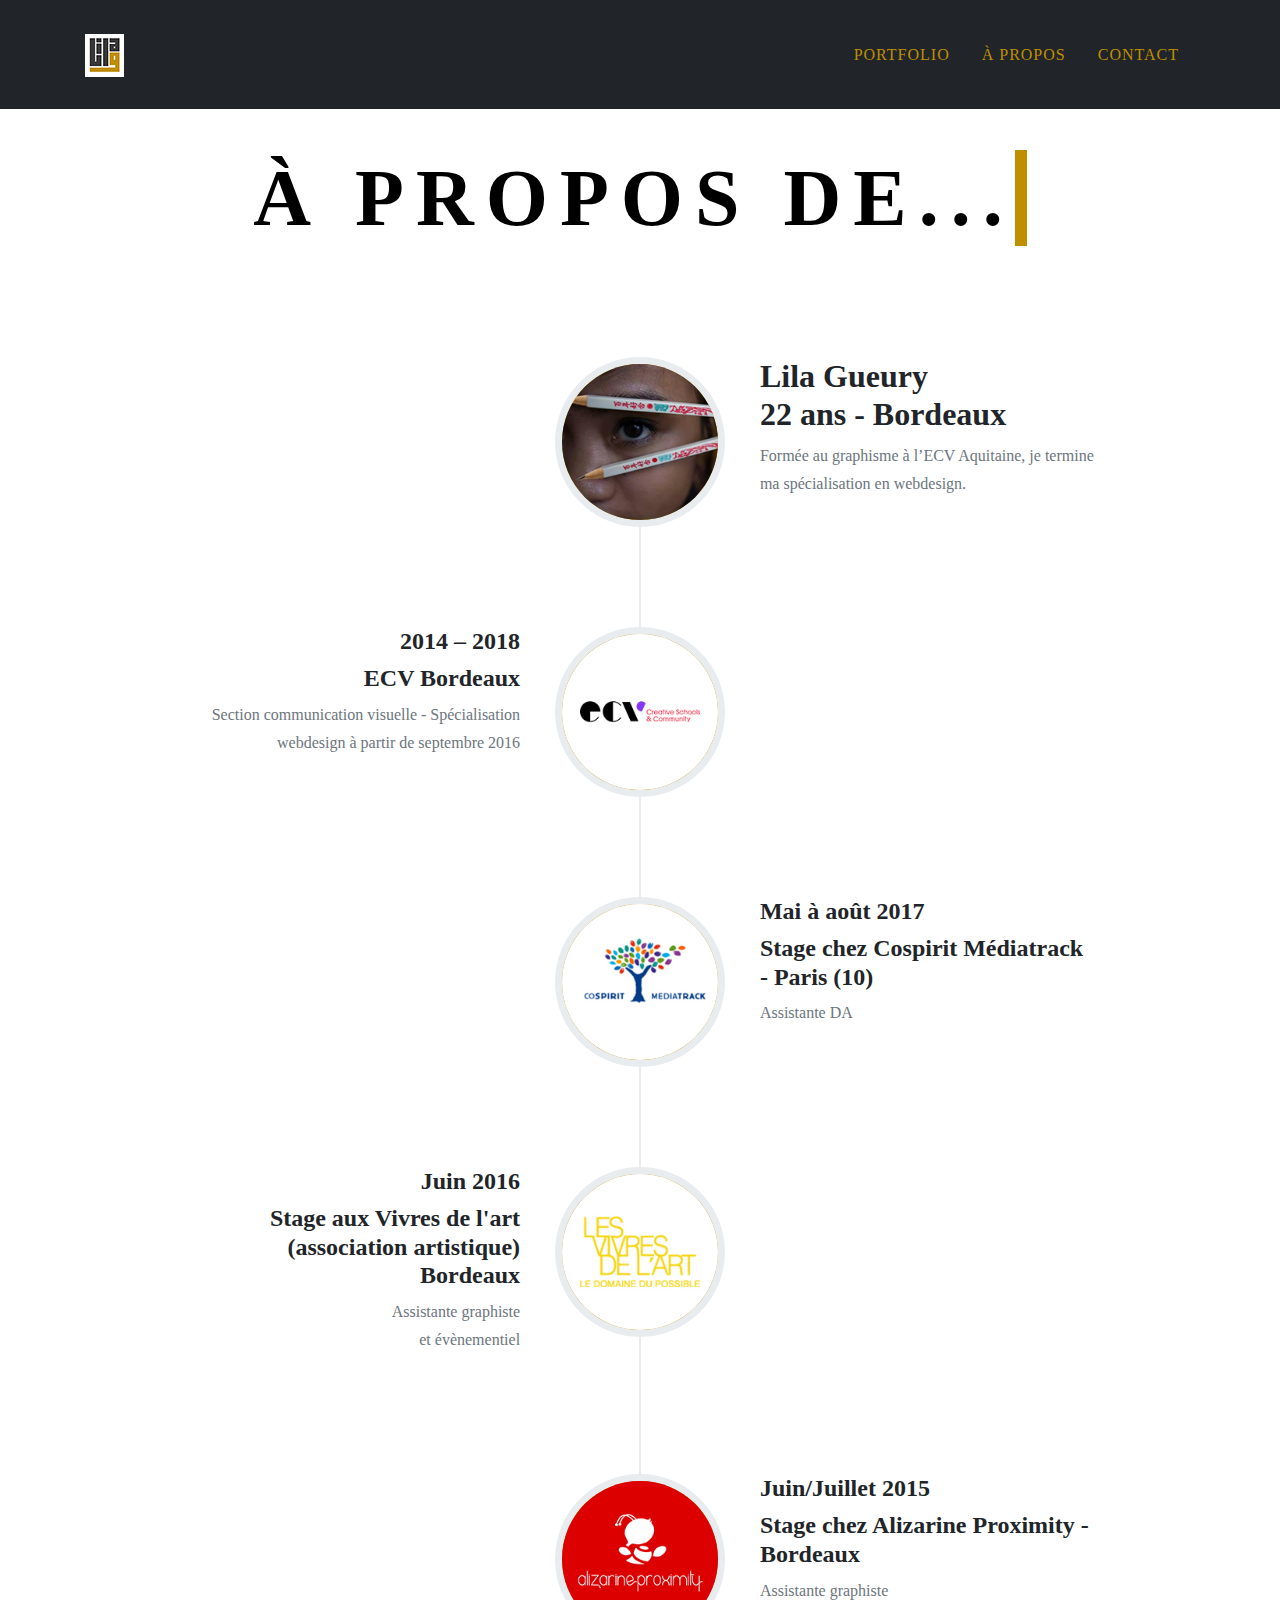
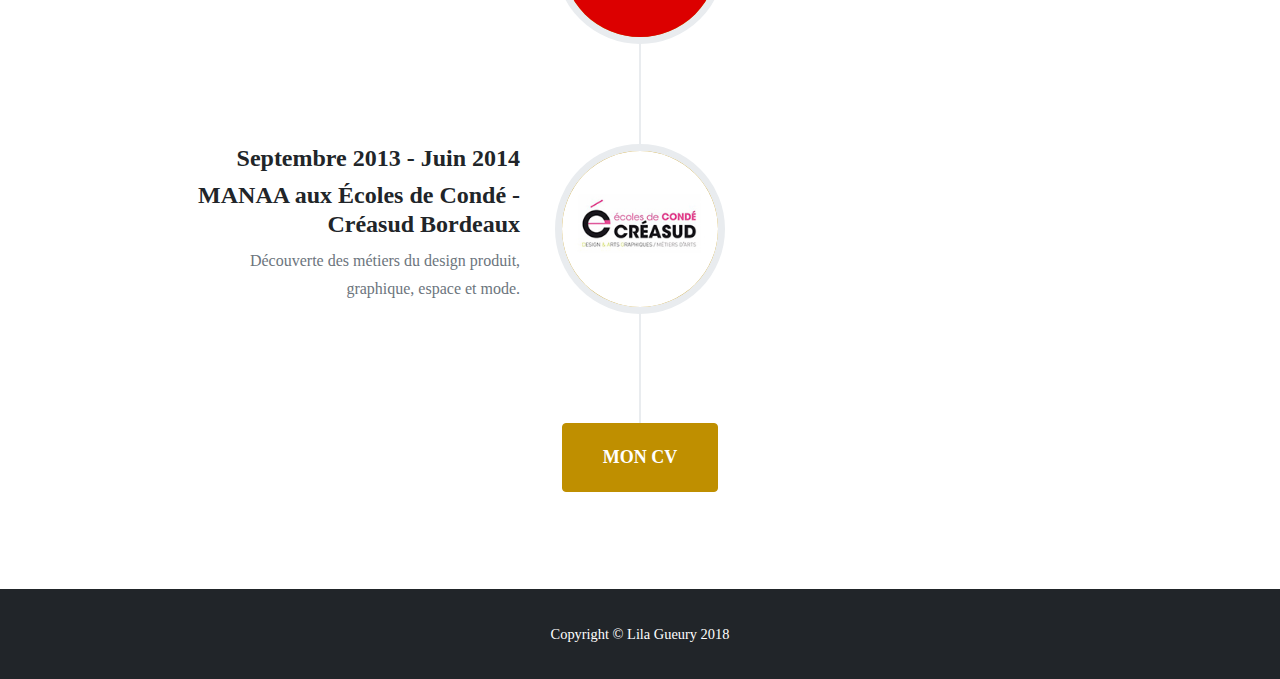
==== commit 1ef6007a: "blabla" ====
--- a/about.html
+++ b/about.html
@@ -77,8 +77,8 @@
               </div>
               <div class="timeline-panel">
                 <div class="timeline-heading">
-                  <h4>Lila Gueury
-                    <br>22 ans - Bordeaux</h4>
+                  <h2>Lila Gueury
+                    <br>22 ans - Bordeaux</h2>
                 </div>
                 <div class="timeline-body">
                   <p class="text-muted">Formée au graphisme à l’ECV Aquitaine, je termine ma spécialisation en webdesign.
@@ -92,7 +92,7 @@
               </div>
               <div class="timeline-panel">
                 <div class="timeline-heading">
-                  <h4>2014 – 2018 :</h4>
+                  <h4>2014 – 2018 </h4>
                   <h4 class="subheading">ECV Bordeaux
                   </h4>
                 </div>
@@ -108,12 +108,11 @@
               </div>
               <div class="timeline-panel">
                 <div class="timeline-heading">
-                  <h4>Mai à août 2017 :</h4>
+                  <h4>Mai à août 2017 </h4>
                   <h4 class="subheading">Stage chez Cospirit Médiatrack - Paris (10)</h4>
                 </div>
                 <div class="timeline-body">
-                  <p class="text-muted">Stage de trois mois que j'ai pu prolonger en CDD jusqu'à fin août en tant
-                    qu'assistante DA.</p>
+                  <p class="text-muted">Assistante DA</p>
                 </div>
               </div>
             </li>
@@ -124,13 +123,13 @@
               </div>
               <div class="timeline-panel">
                 <div class="timeline-heading">
-                  <h4>Juin 2016 :</h4>
+                  <h4>Juin 2016 </h4>
                   <h4 class="subheading">Stage aux Vivres de l'art (association artistique)
                     Bordeaux
                     </h4>
                 </div>
                 <div class="timeline-body">
-                  <p class="text-muted">Stage d'un mois comme <br>assistante graphiste et évènementiel</p>
+                  <p class="text-muted">Assistante graphiste <br>et évènementiel</p>
                 </div>
               </div>
             </li>
@@ -141,11 +140,11 @@
               </div>
               <div class="timeline-panel">
                 <div class="timeline-heading">
-                  <h4>Juin/Juillet 2015 :</h4>
+                  <h4>Juin/Juillet 2015 </h4>
                   <h4 class="subheading">Stage chez Alizarine Proximity - Bordeaux</h4>
                 </div>
                 <div class="timeline-body">
-                  <p class="text-muted">Stage d'un mois et demi</p>
+                  <p class="text-muted">Assistante graphiste</p>
                 </div>
               </div>
             </li>
@@ -156,19 +155,19 @@
               </div>
               <div class="timeline-panel">
                 <div class="timeline-heading">
-                  <h4>Septembre 2013 - Juin 2014 :</h4>
+                  <h4>Septembre 2013 - Juin 2014 </h4>
                   <h4 class="subheading"> MANAA 
                     aux Écoles de Condé - Créasud Bordeaux 
                     </h4>
                 </div>
                 <div class="timeline-body">
-                  <p class="text-muted">Durant cette année de mise à niveau, j'ai pu découvrir les métiers du design produit, graphique, espace et mode.</p>
+                  <p class="text-muted">Découverte des métiers du design produit, graphique, espace et mode.</p>
                 </div>
               </div>
             </li>
 
             <div class="flex-align-center">
-              <a class="btn btn-primary btn-xl text-uppercase js-scroll-trigger position-absolute no-marge" href="img/cv.jpg" download="cv.jpg">MON CV</a>
+              <a class="btn btn-primary btn-xl text-uppercase js-scroll-trigger position-absolute no-marge" href="img/cv.pdf" download="cv.jpg">MON CV</a>
             </div>
           </ul>
         </div>
--- a/css/agency.css
+++ b/css/agency.css
@@ -324,6 +324,8 @@
 .portfolio-modal .modal-content {
   padding: 100px 0;
   text-align: center;
+margin : 0 auto;
+max-width : 1280px;
 }
 
 .portfolio-modal .modal-content h2 {
